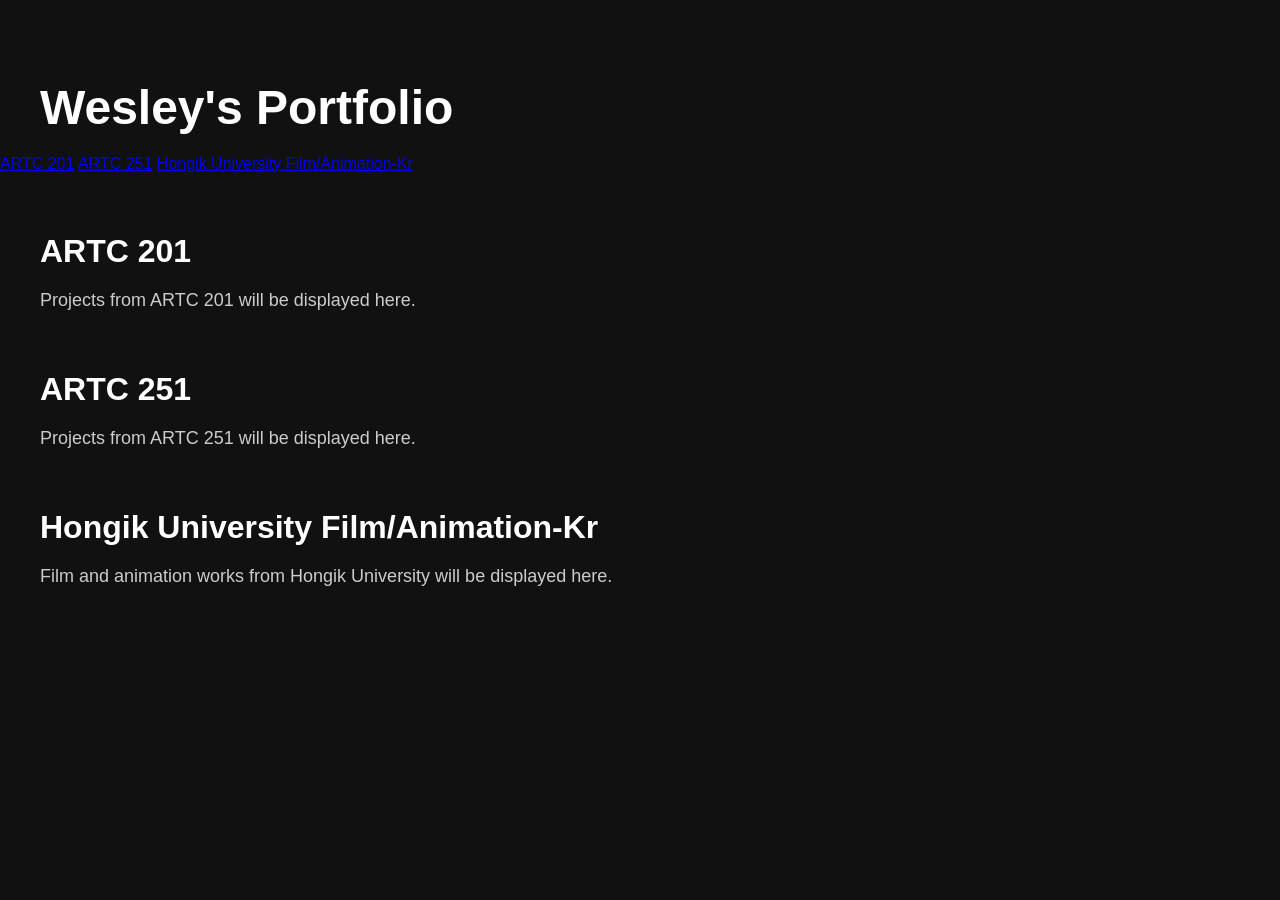
==== index.html @ f4983043 "Update index.html" ====
<!DOCTYPE html>
<html lang="en">
<head>
  <meta charset="UTF-8">
  <meta name="viewport" content="width=device-width, initial-scale=1.0">
  <title>Wesley's Portfolio</title>
  <link rel="stylesheet" href="style.css">
</head>

<body>
  <header class="hero">
    <h1>Wesley's Portfolio</h1>

    <nav class="menu">
      <a href="#artc201">ARTC 201</a>
      <a href="#artc251">ARTC 251</a>
      <a href="#hongik">Hongik University Film/Animation-Kr</a>
    </nav>
  </header>

  <main>
    <section id="artc201" class="section">
      <h2>ARTC 201</h2>
      <p>Projects from ARTC 201 will be displayed here.</p>
    </section>

    <section id="artc251" class="section">
      <h2>ARTC 251</h2>
      <p>Projects from ARTC 251 will be displayed here.</p>
    </section>

    <section id="hongik" class="section">
      <h2>Hongik University Film/Animation-Kr</h2>
      <p>Film and animation works from Hongik University will be displayed here.</p>
    </section>
  </main>

  <script src="script.js"></script>
</body>
</html>
---- style.css ----
body {
  margin: 0;
  font-family: Arial, sans-serif;
  background-color: #111111;
  color: #ffffff;
}

h1 {
  font-size: 48px;
  margin: 80px 40px 20px;
}

p {
  font-size: 18px;
  margin: 0 40px 40px;
  color: #cccccc;
}

h2 {
  font-size: 32px;
  margin: 60px 40px 20px;
}
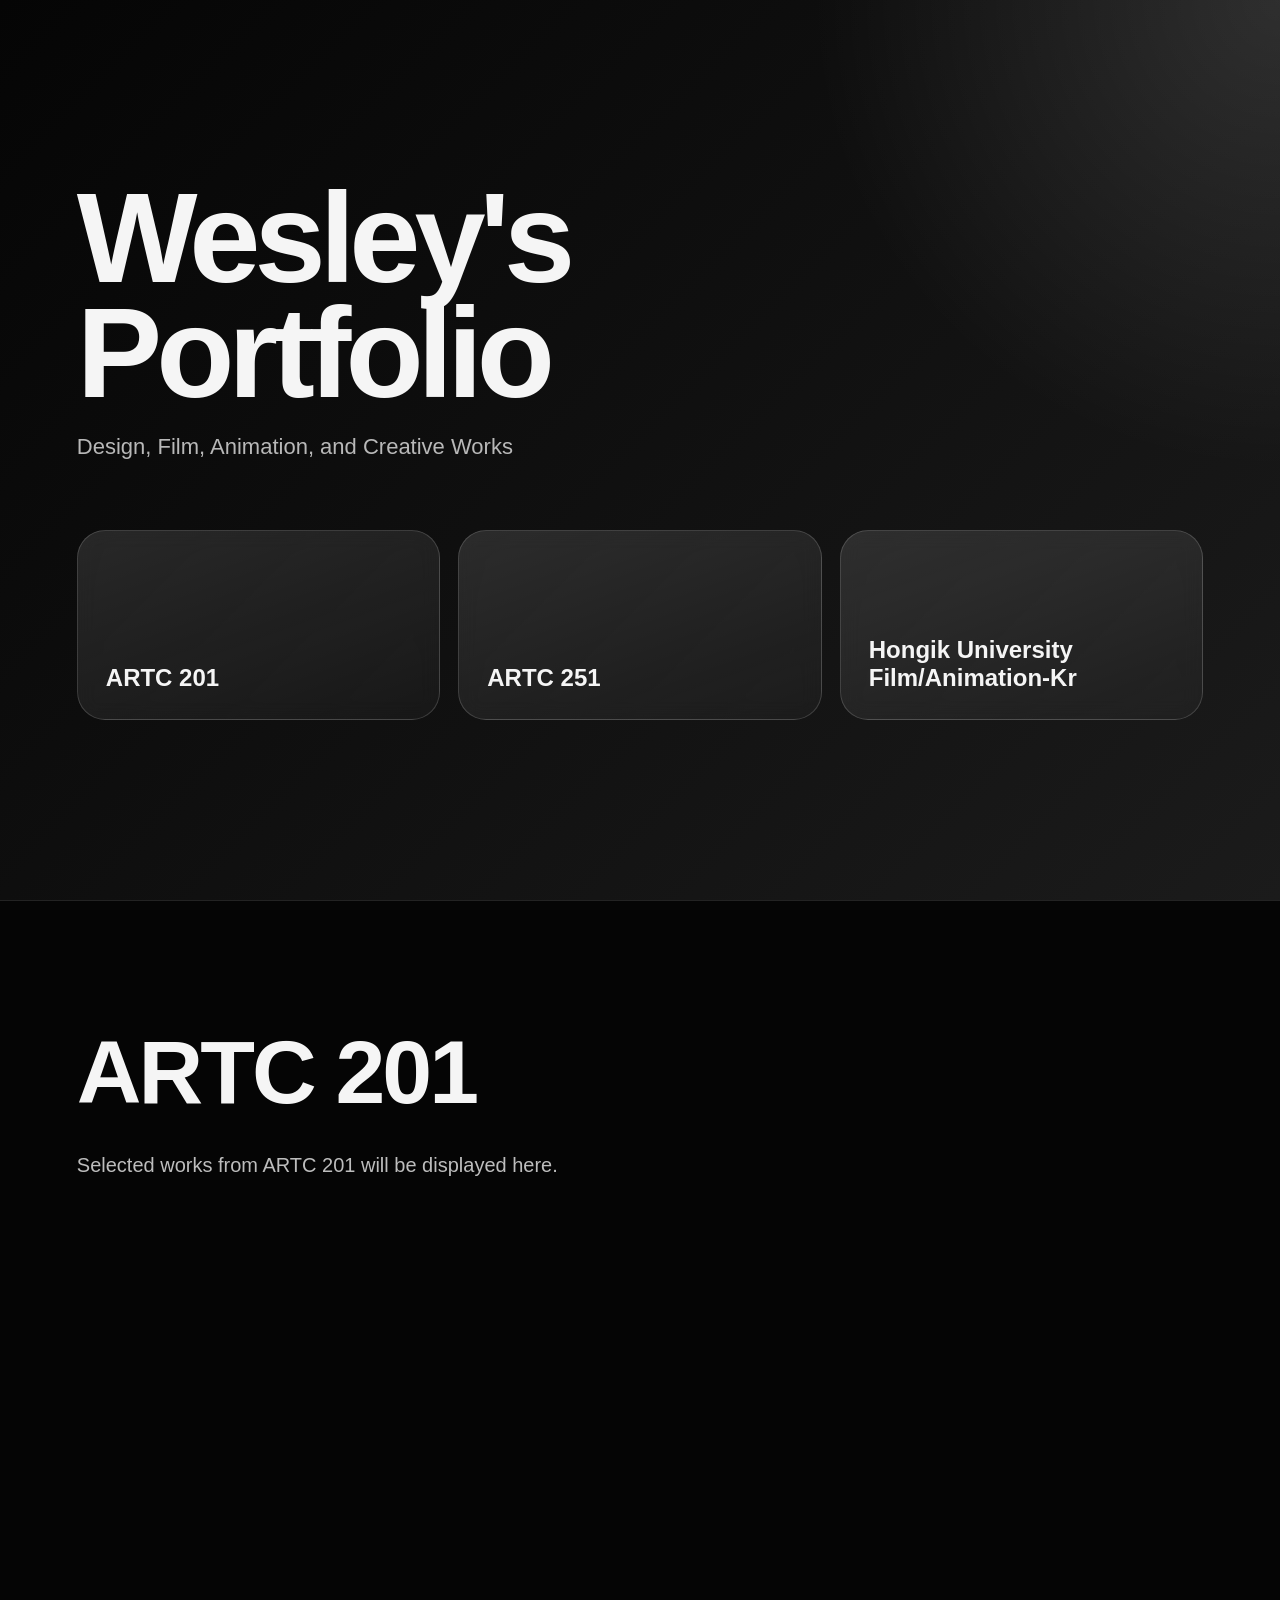
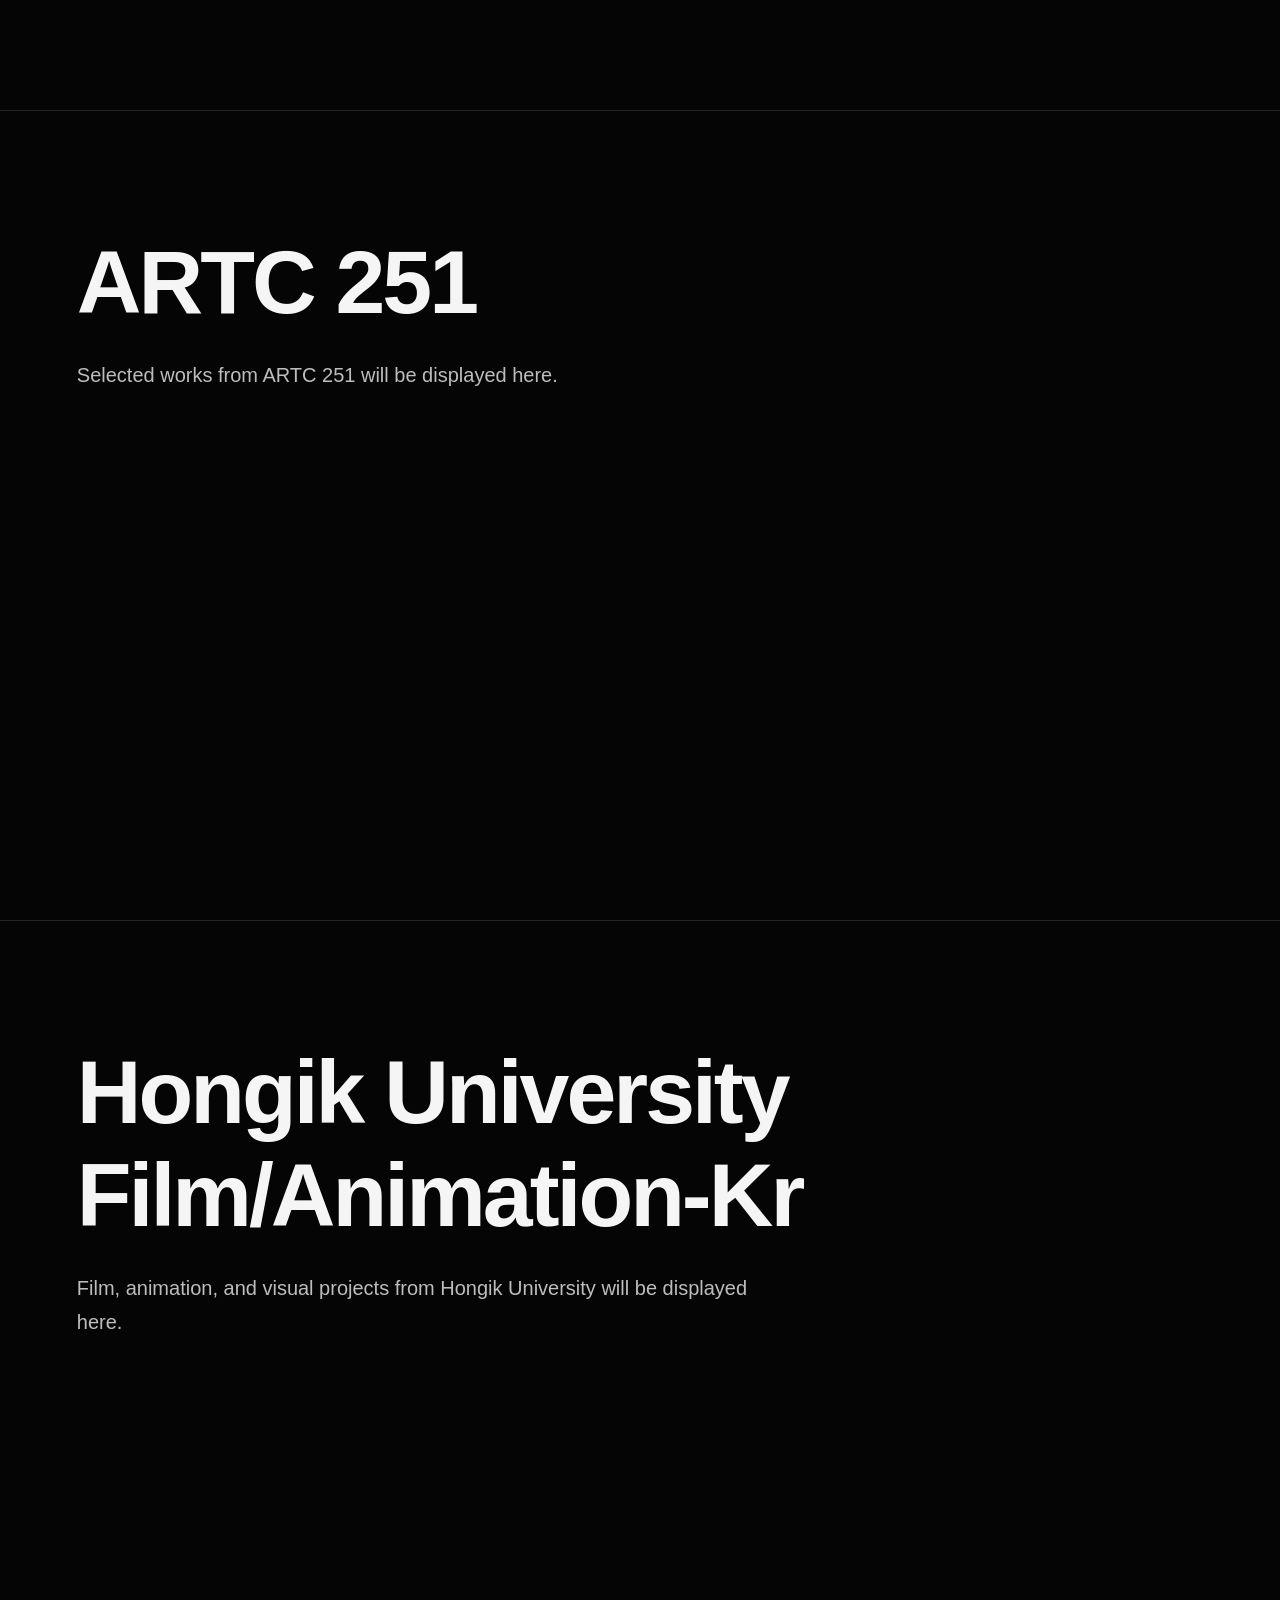
==== commit 01464f4f: "Update index.html" ====
--- a/index.html
+++ b/index.html
@@ -8,30 +8,31 @@
 </head>
 
 <body>
-  <header class="hero">
+  <header class="main-hero">
     <h1>Wesley's Portfolio</h1>
+    <p class="subtitle">Design, Film, Animation, and Creative Works</p>
 
-    <nav class="menu">
+    <nav class="portfolio-menu">
       <a href="#artc201">ARTC 201</a>
       <a href="#artc251">ARTC 251</a>
-      <a href="#hongik">Hongik University Film/Animation-Kr</a>
+      <a href="#hongik">Hongik University<br>Film/Animation-Kr</a>
     </nav>
   </header>
 
   <main>
-    <section id="artc201" class="section">
+    <section id="artc201" class="portfolio-section">
       <h2>ARTC 201</h2>
-      <p>Projects from ARTC 201 will be displayed here.</p>
+      <p>Selected works from ARTC 201 will be displayed here.</p>
     </section>
 
-    <section id="artc251" class="section">
+    <section id="artc251" class="portfolio-section">
       <h2>ARTC 251</h2>
-      <p>Projects from ARTC 251 will be displayed here.</p>
+      <p>Selected works from ARTC 251 will be displayed here.</p>
     </section>
 
-    <section id="hongik" class="section">
+    <section id="hongik" class="portfolio-section">
       <h2>Hongik University Film/Animation-Kr</h2>
-      <p>Film and animation works from Hongik University will be displayed here.</p>
+      <p>Film, animation, and visual projects from Hongik University will be displayed here.</p>
     </section>
   </main>
 
--- a/style.css
+++ b/style.css
@@ -1,22 +1,115 @@
+* {
+  box-sizing: border-box;
+}
+
+html {
+  scroll-behavior: smooth;
+}
+
 body {
   margin: 0;
-  font-family: Arial, sans-serif;
-  background-color: #111111;
-  color: #ffffff;
+  font-family: Helvetica, Arial, sans-serif;
+  background: #050505;
+  color: #f5f5f5;
 }
 
-h1 {
-  font-size: 48px;
-  margin: 80px 40px 20px;
+.main-hero {
+  min-height: 100vh;
+  padding: 80px 6vw;
+  display: flex;
+  flex-direction: column;
+  justify-content: center;
+  align-items: flex-start;
+  background:
+    radial-gradient(circle at top right, rgba(255,255,255,0.12), transparent 30%),
+    linear-gradient(135deg, #050505 0%, #111111 55%, #1b1b1b 100%);
 }
 
-p {
-  font-size: 18px;
-  margin: 0 40px 40px;
-  color: #cccccc;
+.main-hero h1 {
+  margin: 0;
+  max-width: 900px;
+  font-size: clamp(56px, 10vw, 130px);
+  line-height: 0.9;
+  letter-spacing: -6px;
+  font-weight: 800;
 }
 
-h2 {
-  font-size: 32px;
-  margin: 60px 40px 20px;
+.subtitle {
+  margin-top: 24px;
+  margin-bottom: 70px;
+  font-size: clamp(16px, 2vw, 22px);
+  color: #b8b8b8;
 }
+
+.portfolio-menu {
+  width: 100%;
+  display: grid;
+  grid-template-columns: repeat(3, 1fr);
+  gap: 18px;
+}
+
+.portfolio-menu a {
+  min-height: 190px;
+  padding: 28px;
+  border: 1px solid rgba(255,255,255,0.16);
+  border-radius: 28px;
+  color: #f5f5f5;
+  text-decoration: none;
+  font-size: 24px;
+  font-weight: 700;
+  line-height: 1.15;
+  display: flex;
+  align-items: flex-end;
+  background:
+    linear-gradient(160deg, rgba(255,255,255,0.12), rgba(255,255,255,0.03));
+  backdrop-filter: blur(10px);
+  transition: 0.3s ease;
+}
+
+.portfolio-menu a:hover {
+  transform: translateY(-10px);
+  border-color: rgba(255,255,255,0.5);
+  background: #f5f5f5;
+  color: #050505;
+}
+
+.portfolio-section {
+  min-height: 90vh;
+  padding: 120px 6vw;
+  border-top: 1px solid rgba(255,255,255,0.12);
+  background: #050505;
+}
+
+.portfolio-section h2 {
+  margin: 0 0 24px;
+  font-size: clamp(42px, 7vw, 90px);
+  letter-spacing: -3px;
+}
+
+.portfolio-section p {
+  max-width: 680px;
+  font-size: 20px;
+  line-height: 1.7;
+  color: #bdbdbd;
+}
+
+@media (max-width: 850px) {
+  .main-hero {
+    align-items: center;
+    text-align: center;
+  }
+
+  .main-hero h1 {
+    letter-spacing: -3px;
+  }
+
+  .portfolio-menu {
+    grid-template-columns: 1fr;
+  }
+
+  .portfolio-menu a {
+    min-height: 130px;
+    align-items: center;
+    justify-content: center;
+  }
+}
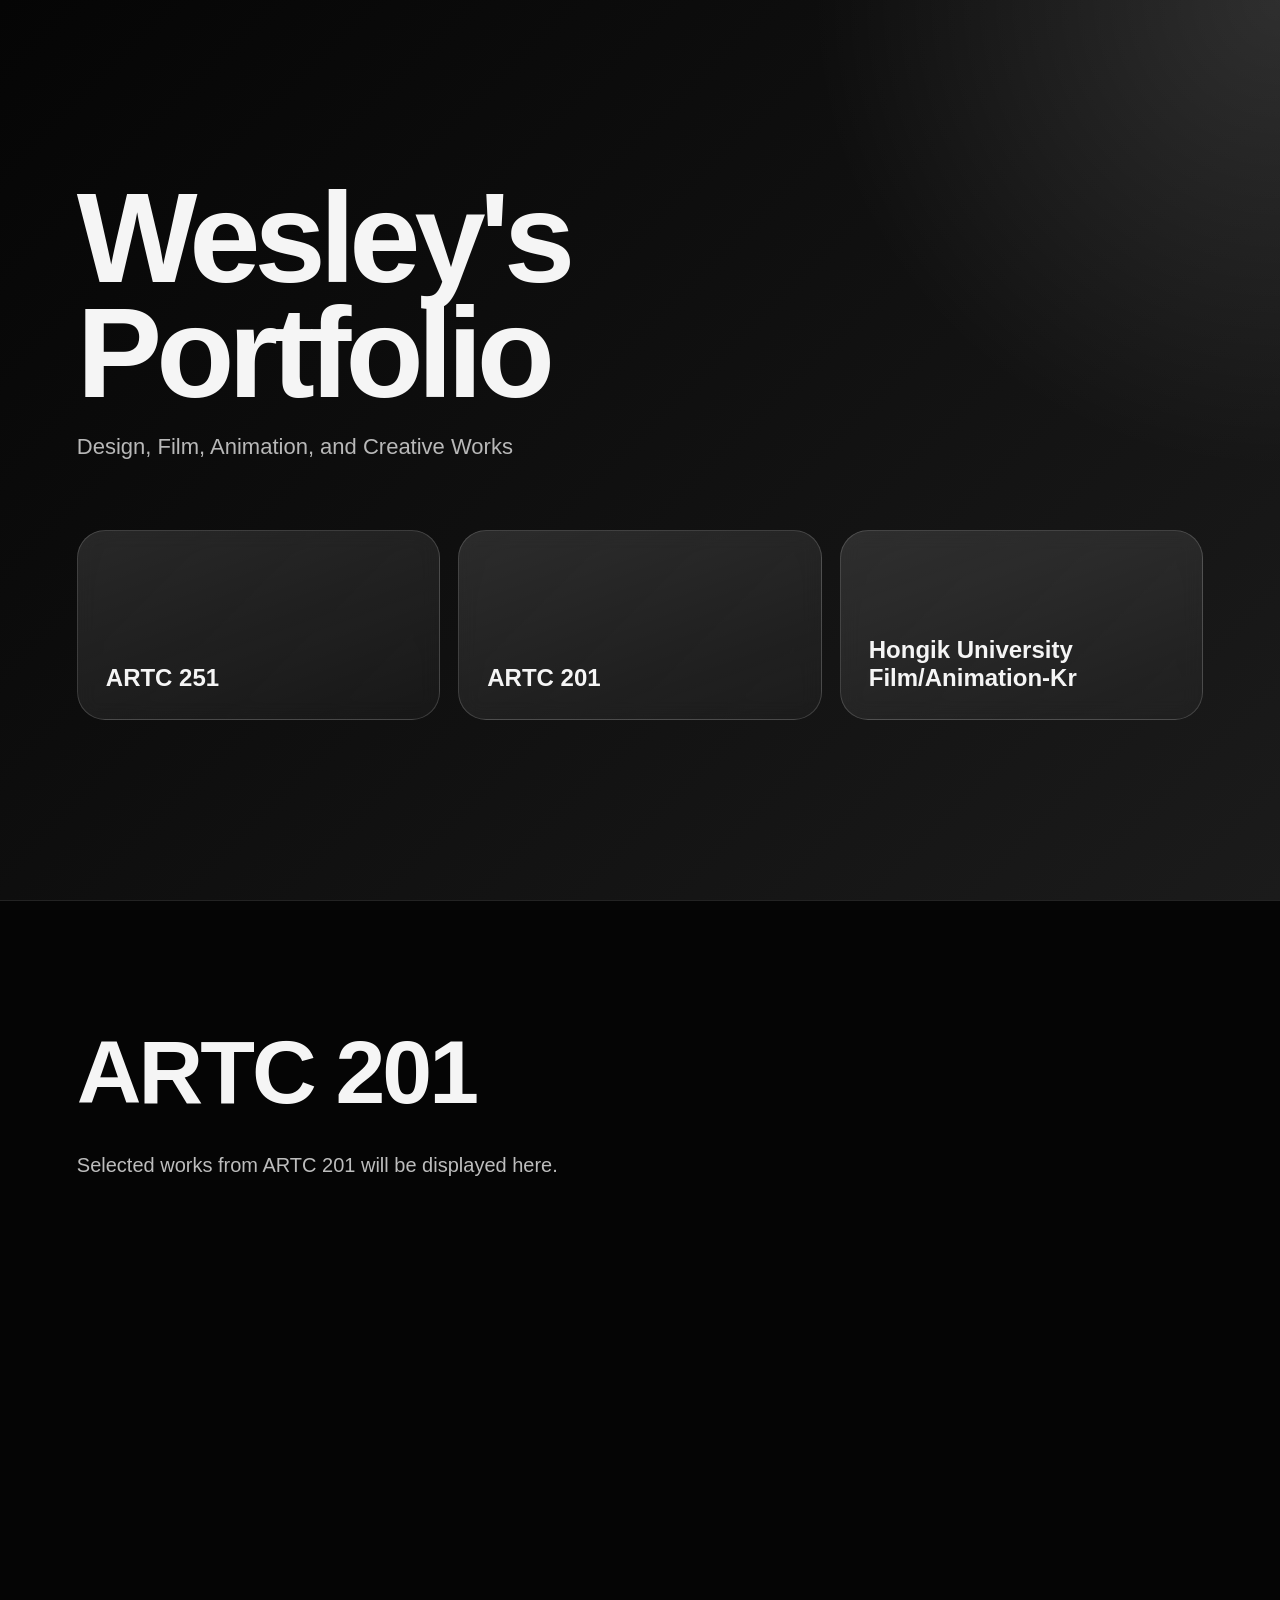
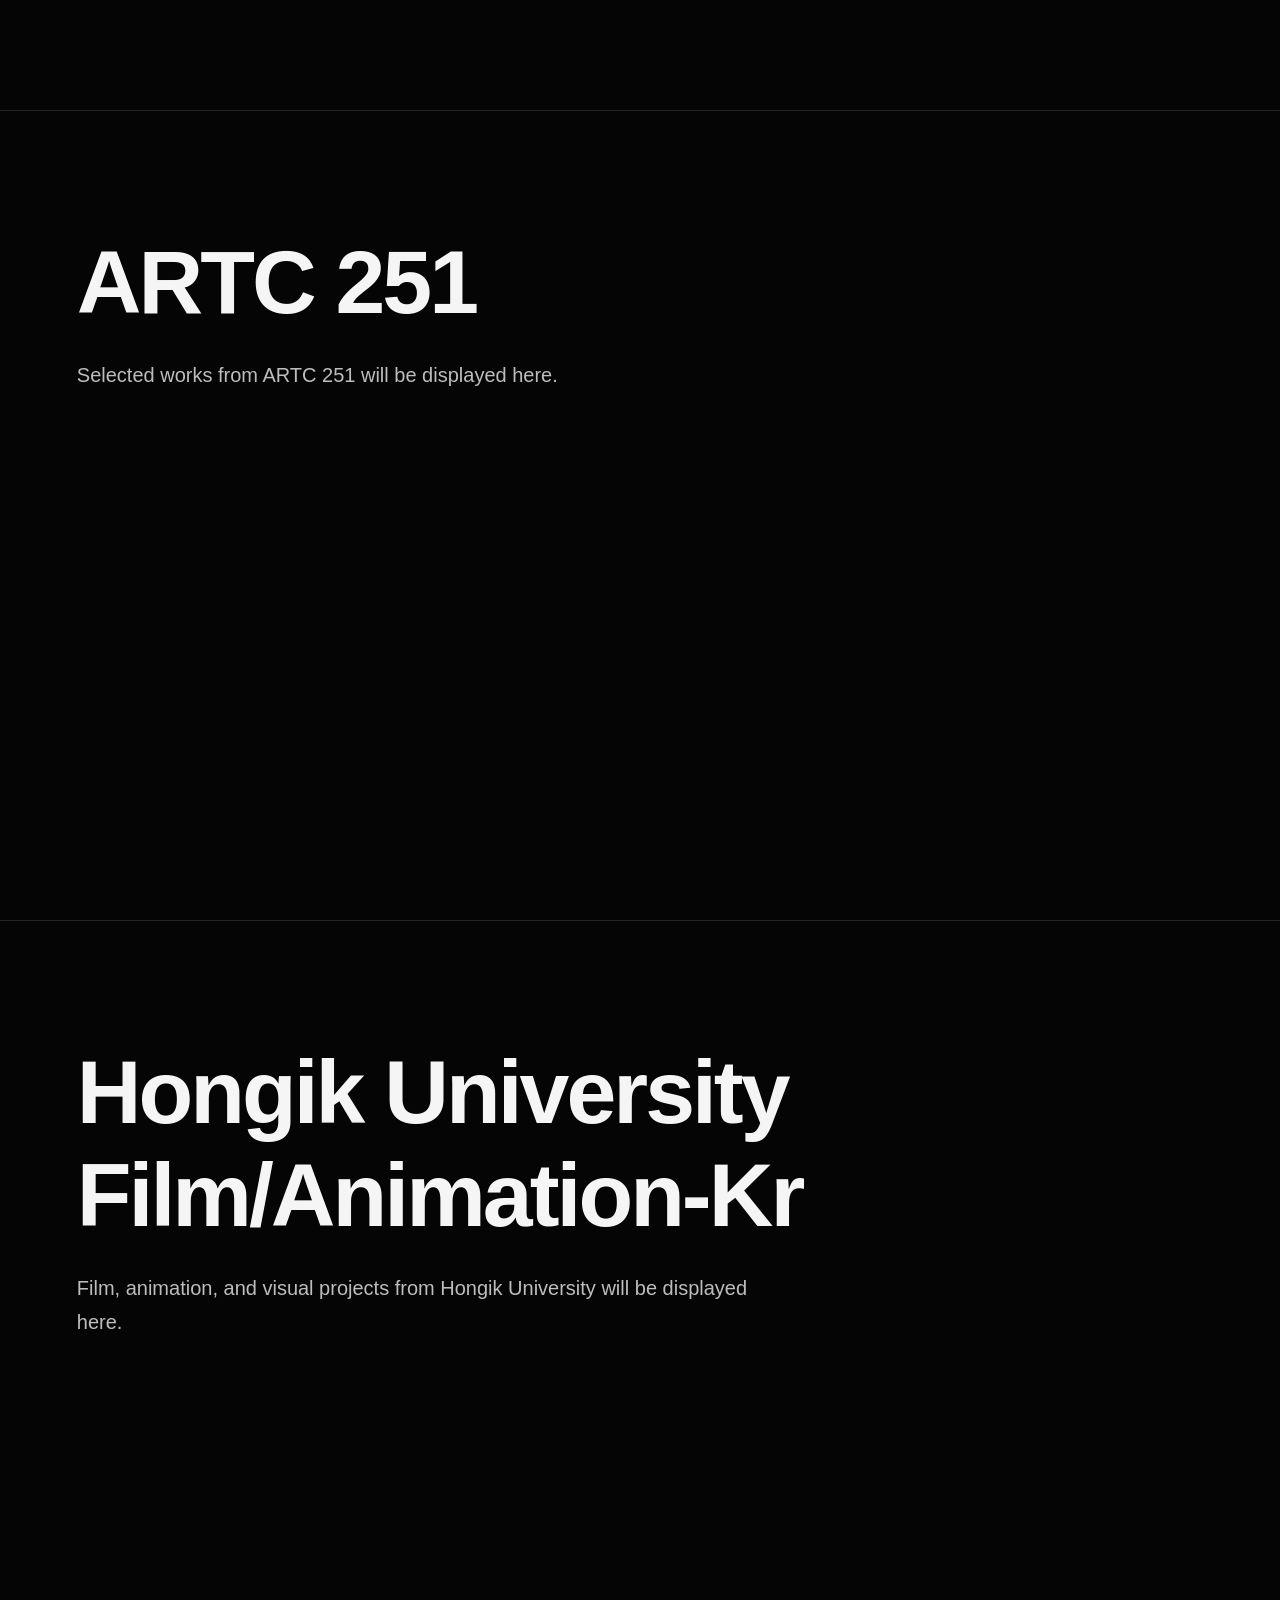
==== commit c99fb13a: "Update index.html" ====
--- a/index.html
+++ b/index.html
@@ -13,9 +13,9 @@
     <p class="subtitle">Design, Film, Animation, and Creative Works</p>
 
     <nav class="portfolio-menu">
-      <a href="#artc201">ARTC 201</a>
-      <a href="#artc251">ARTC 251</a>
-      <a href="#hongik">Hongik University<br>Film/Animation-Kr</a>
+      <a href="portfolio.html?section=artc251">ARTC 251</a>
+      <a href="portfolio.html?section=artc201">ARTC 201</a>
+      <a href="portfolio.html?section=hongik">Hongik University<br>Film/Animation-Kr</a>
     </nav>
   </header>
 
--- a/style.css
+++ b/style.css
@@ -113,3 +113,109 @@
     justify-content: center;
   }
 }
+
+/* Portfolio sub page */
+
+.portfolio-page {
+  min-height: 100vh;
+  padding: 50px 6vw 120px;
+  background: #050505;
+  color: #f5f5f5;
+}
+
+.back-link {
+  display: inline-block;
+  margin-bottom: 40px;
+  color: #bdbdbd;
+  text-decoration: none;
+  font-size: 16px;
+}
+
+.back-link:hover {
+  color: #ffffff;
+}
+
+.sub-menu {
+  display: flex;
+  gap: 14px;
+  flex-wrap: wrap;
+  margin-bottom: 70px;
+}
+
+.sub-menu button {
+  padding: 14px 22px;
+  border: 1px solid rgba(255,255,255,0.18);
+  border-radius: 999px;
+  background: transparent;
+  color: #f5f5f5;
+  font-size: 15px;
+  cursor: pointer;
+  transition: 0.25s ease;
+}
+
+.sub-menu button:hover {
+  background: #f5f5f5;
+  color: #050505;
+}
+
+.work-section {
+  display: none;
+}
+
+.work-section.active {
+  display: block;
+}
+
+.work-section h1 {
+  margin: 0 0 18px;
+  font-size: clamp(44px, 8vw, 96px);
+  letter-spacing: -4px;
+  line-height: 0.95;
+}
+
+.work-section > p {
+  max-width: 680px;
+  margin-bottom: 50px;
+  font-size: 19px;
+  line-height: 1.7;
+  color: #bdbdbd;
+}
+
+.work-grid {
+  display: grid;
+  grid-template-columns: repeat(2, 1fr);
+  gap: 20px;
+}
+
+.work-card {
+  min-height: 220px;
+  padding: 28px;
+  border: 1px solid rgba(255,255,255,0.14);
+  border-radius: 26px;
+  background: linear-gradient(160deg, rgba(255,255,255,0.1), rgba(255,255,255,0.03));
+}
+
+.work-card h2 {
+  margin: 0 0 12px;
+  font-size: 26px;
+}
+
+.work-card p {
+  margin: 0;
+  color: #bdbdbd;
+  line-height: 1.6;
+}
+
+@media (max-width: 850px) {
+  .portfolio-page {
+    padding: 36px 6vw 90px;
+  }
+
+  .work-grid {
+    grid-template-columns: 1fr;
+  }
+
+  .work-section h1 {
+    letter-spacing: -2px;
+  }
+}
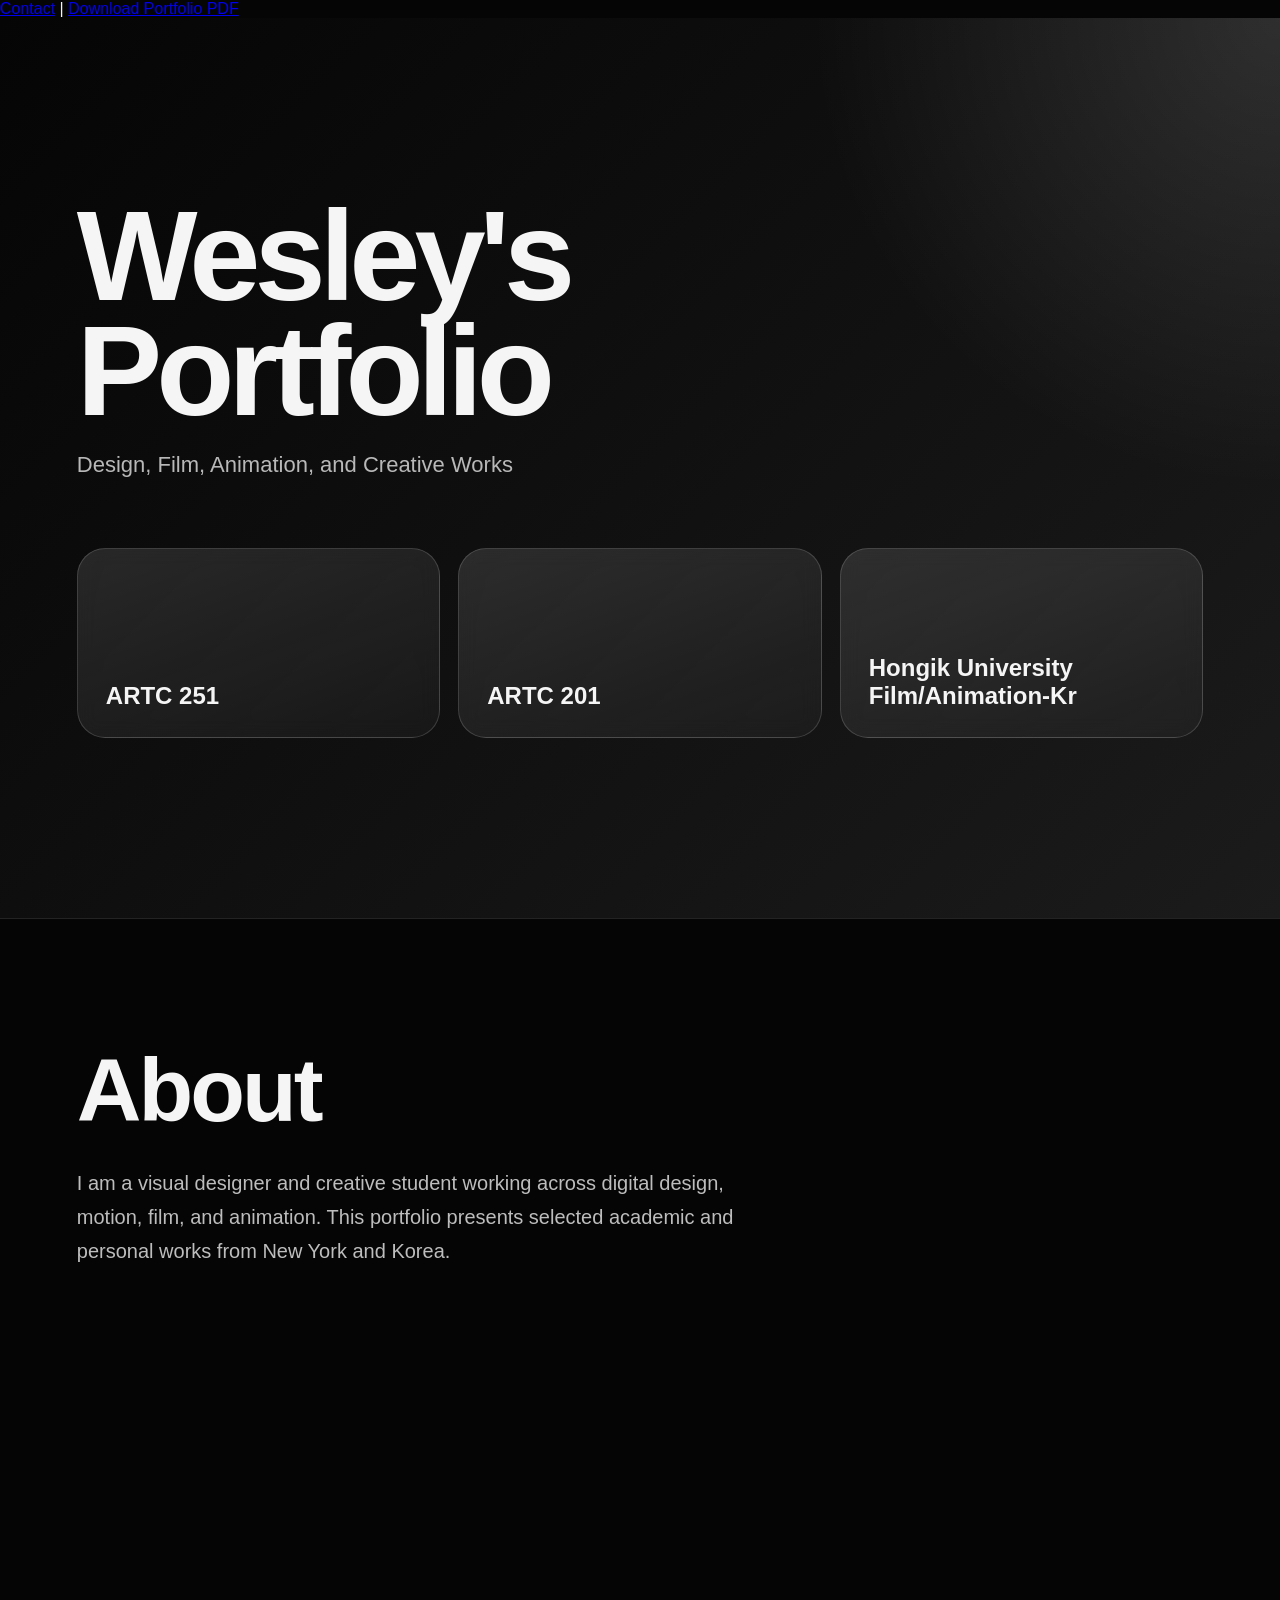
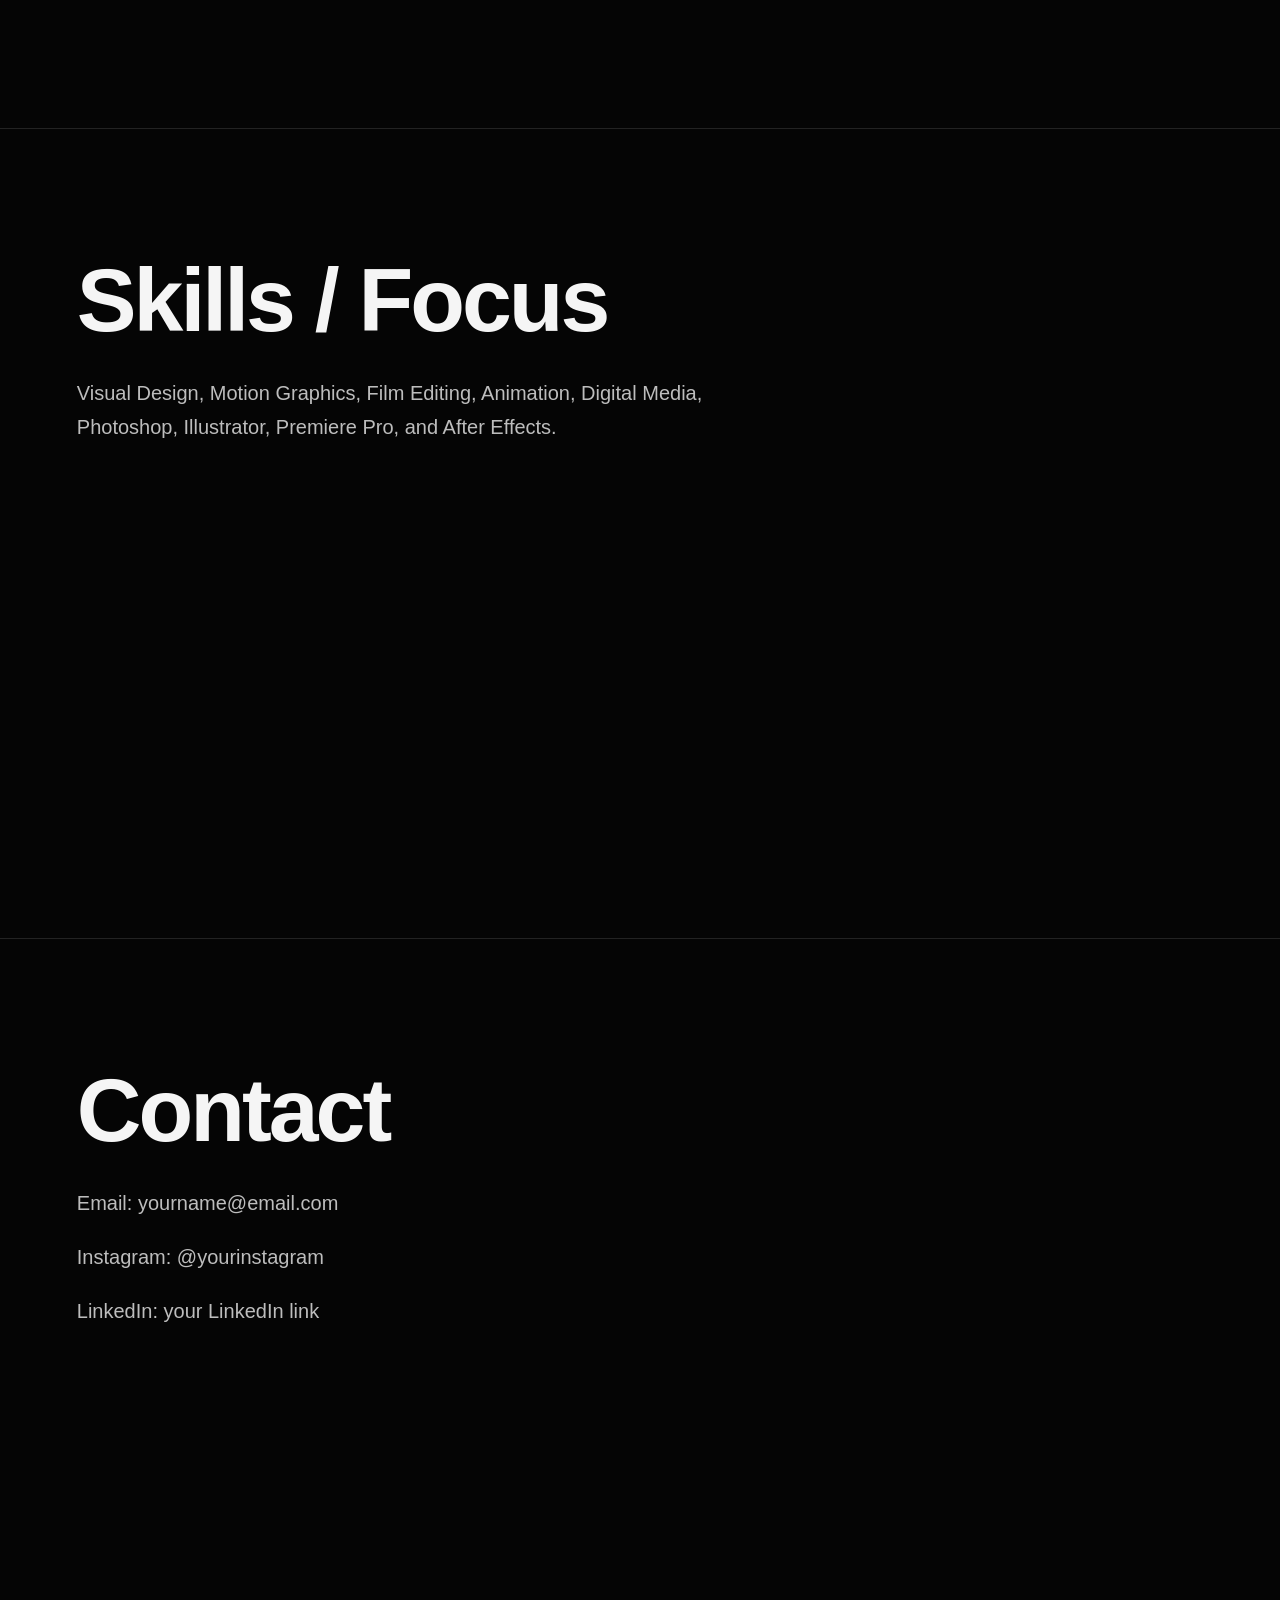
==== commit c0ecd144: "Update index.html" ====
--- a/index.html
+++ b/index.html
@@ -8,6 +8,12 @@
 </head>
 
 <body>
+  <nav class="top-nav">
+    <a href="#contact">Contact</a>
+    <span>|</span>
+    <a href="portfolio.pdf" download>Download Portfolio PDF</a>
+  </nav>
+
   <header class="main-hero">
     <h1>Wesley's Portfolio</h1>
     <p class="subtitle">Design, Film, Animation, and Creative Works</p>
@@ -20,19 +26,28 @@
   </header>
 
   <main>
-    <section id="artc201" class="portfolio-section">
-      <h2>ARTC 201</h2>
-      <p>Selected works from ARTC 201 will be displayed here.</p>
+    <section id="about" class="portfolio-section">
+      <h2>About</h2>
+      <p>
+        I am a visual designer and creative student working across digital design,
+        motion, film, and animation. This portfolio presents selected academic and
+        personal works from New York and Korea.
+      </p>
     </section>
 
-    <section id="artc251" class="portfolio-section">
-      <h2>ARTC 251</h2>
-      <p>Selected works from ARTC 251 will be displayed here.</p>
+    <section id="skills" class="portfolio-section">
+      <h2>Skills / Focus</h2>
+      <p>
+        Visual Design, Motion Graphics, Film Editing, Animation, Digital Media,
+        Photoshop, Illustrator, Premiere Pro, and After Effects.
+      </p>
     </section>
 
-    <section id="hongik" class="portfolio-section">
-      <h2>Hongik University Film/Animation-Kr</h2>
-      <p>Film, animation, and visual projects from Hongik University will be displayed here.</p>
+    <section id="contact" class="portfolio-section">
+      <h2>Contact</h2>
+      <p>Email: yourname@email.com</p>
+      <p>Instagram: @yourinstagram</p>
+      <p>LinkedIn: your LinkedIn link</p>
     </section>
   </main>
 
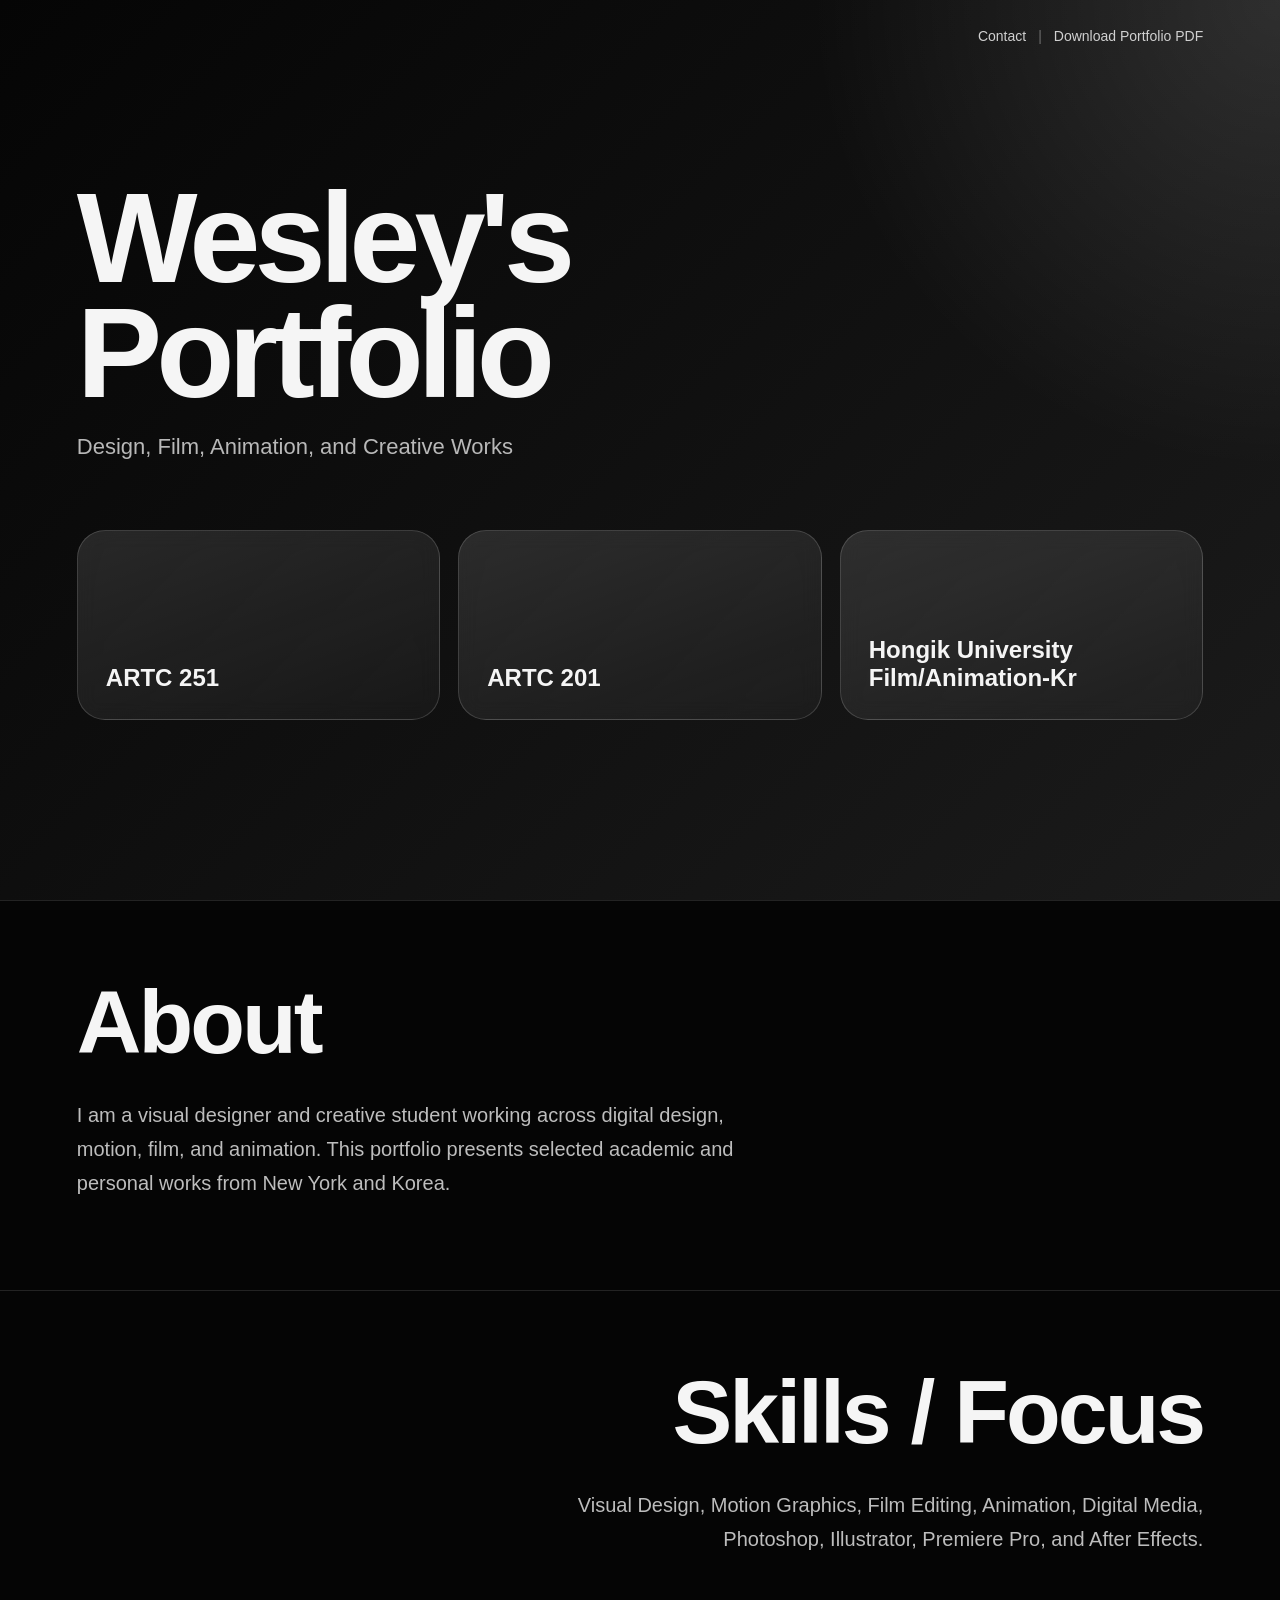
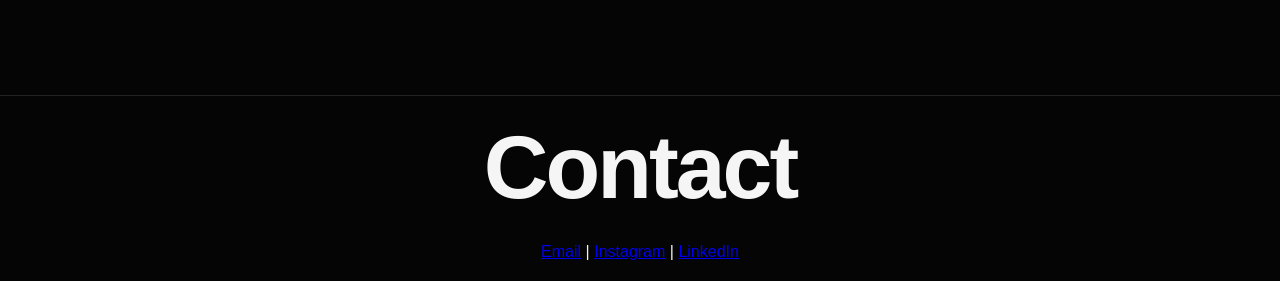
==== commit 99676bc9: "Update index.html" ====
--- a/index.html
+++ b/index.html
@@ -44,11 +44,18 @@
     </section>
 
     <section id="contact" class="portfolio-section">
-      <h2>Contact</h2>
-      <p>Email: yourname@email.com</p>
-      <p>Instagram: @yourinstagram</p>
-      <p>LinkedIn: your LinkedIn link</p>
+        <h2>Contact</h2>
+
+          <div class="contact-links">
+              <a href="mailto:yourname@email.com">Email</a>
+          <span>|</span>
+            <a href="https://www.instagram.com/yourinstagram" target="_blank">Instagram</a>
+          <span>|</span>
+            <a href="https://www.linkedin.com/in/yourlinkedin" target="_blank">LinkedIn</a>
+          </div>
     </section>
+
+    
   </main>
 
   <script src="script.js"></script>
--- a/style.css
+++ b/style.css
@@ -12,6 +12,35 @@
   background: #050505;
   color: #f5f5f5;
 }
+
+/* Top navigation */
+
+.top-nav {
+  position: absolute;
+  top: 28px;
+  right: 6vw;
+  z-index: 100;
+  display: flex;
+  align-items: center;
+  gap: 12px;
+  font-size: 14px;
+}
+
+.top-nav a {
+  color: #d0d0d0;
+  text-decoration: none;
+  transition: 0.25s ease;
+}
+
+.top-nav a:hover {
+  color: #ffffff;
+}
+
+.top-nav span {
+  color: rgba(255,255,255,0.35);
+}
+
+/* Main page */
 
 .main-hero {
   min-height: 100vh;
@@ -74,8 +103,8 @@
 }
 
 .portfolio-section {
-  min-height: 90vh;
-  padding: 120px 6vw;
+  min-height: 25vh;
+  padding: 70px 6vw;
   border-top: 1px solid rgba(255,255,255,0.12);
   background: #050505;
 }
@@ -94,6 +123,15 @@
 }
 
 @media (max-width: 850px) {
+  .top-nav {
+    position: absolute;
+    top: 24px;
+    right: 6vw;
+    left: 6vw;
+    justify-content: center;
+    font-size: 13px;
+  }
+
   .main-hero {
     align-items: center;
     text-align: center;
@@ -219,3 +257,42 @@
     letter-spacing: -2px;
   }
 }
+  /* Contact section */
+
+section#contact.portfolio-section {
+  min-height: auto;
+  padding: 20px 6vw;
+  text-align: center;
+}
+
+section#contact.portfolio-section h2 {
+  text-align: center;
+}
+
+section#contact.portfolio-section p {
+  max-width: none;
+  margin-left: auto;
+  margin-right: auto;
+  text-align: center;
+}
+
+/* Skills section */
+section#skills.portfolio-section {
+  min-height: 45vh;
+  padding: 70px 6vw;
+  text-align: center;
+}
+#skills {
+  text-align: right;
+}
+
+#skills h2 {
+  text-align: right;
+}
+
+#skills p {
+  margin-left: auto;
+  margin-right: 0;
+  text-align: right;
+}
+
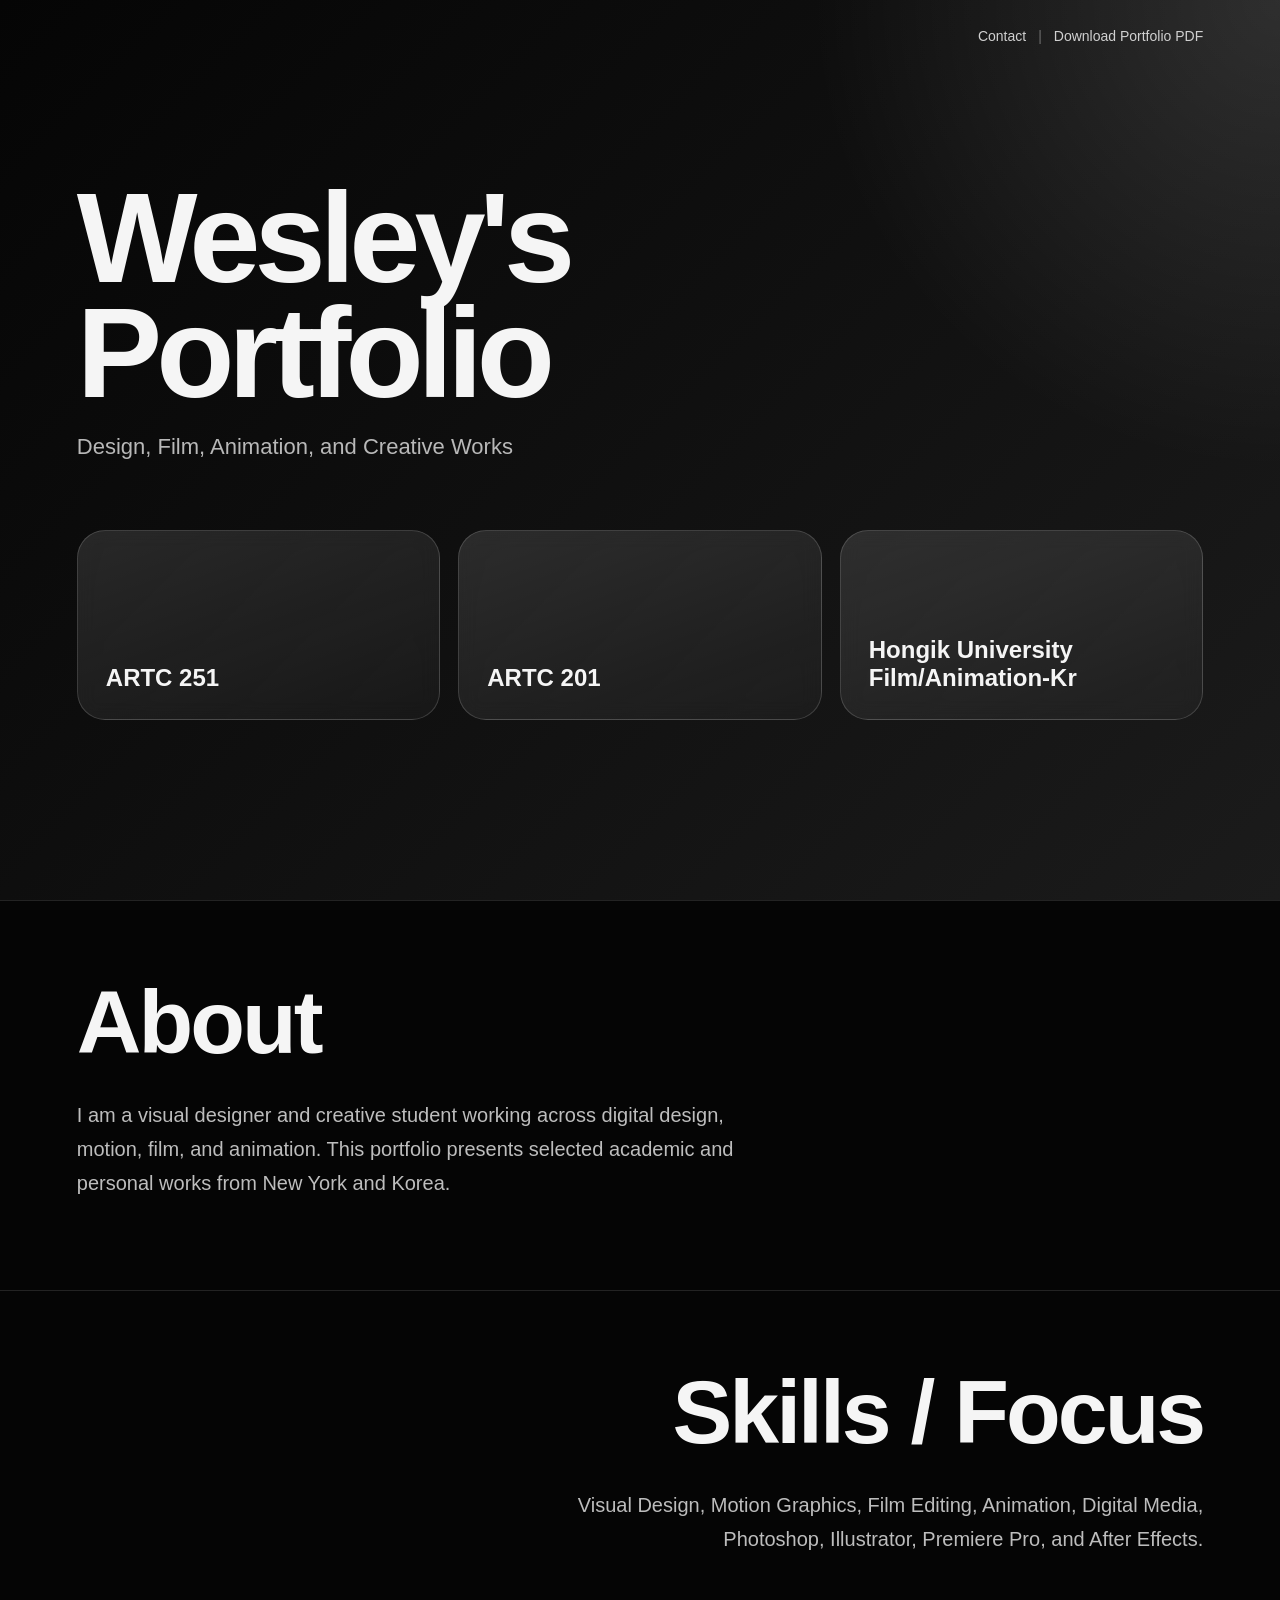
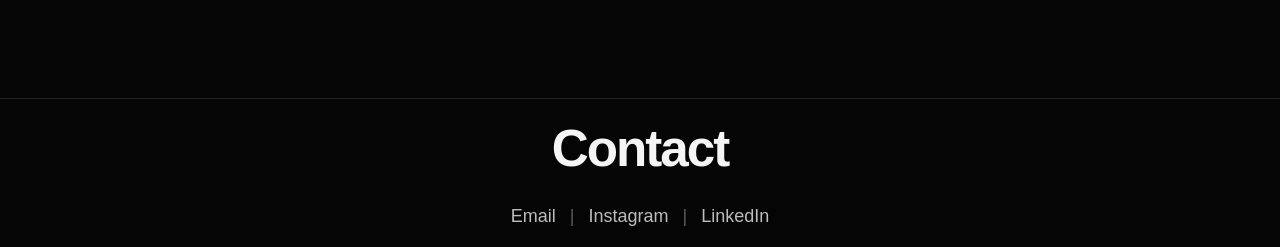
==== commit 33ccf5d7: "Update index.html" ====
--- a/index.html
+++ b/index.html
@@ -47,9 +47,9 @@
         <h2>Contact</h2>
 
           <div class="contact-links">
-              <a href="mailto:yourname@email.com">Email</a>
+              <a href="mailto:wesleyjo8918@icloud.com">Email</a>
           <span>|</span>
-            <a href="https://www.instagram.com/yourinstagram" target="_blank">Instagram</a>
+            <a href="https://www.instagram.com/wes0jo" target="_blank">Instagram</a>
           <span>|</span>
             <a href="https://www.linkedin.com/in/yourlinkedin" target="_blank">LinkedIn</a>
           </div>
--- a/style.css
+++ b/style.css
@@ -156,14 +156,20 @@
 
 .portfolio-page {
   min-height: 100vh;
-  padding: 50px 6vw 120px;
+  padding: 28px 5vw 92px;
   background: #050505;
   color: #f5f5f5;
 }
 
+.portfolio-top-nav {
+  display: flex;
+  justify-content: space-between;
+  align-items: center;
+  margin-bottom: 42px;
+}
+
 .back-link {
   display: inline-block;
-  margin-bottom: 40px;
   color: #bdbdbd;
   text-decoration: none;
   font-size: 16px;
@@ -171,6 +177,27 @@
 
 .back-link:hover {
   color: #ffffff;
+}
+
+.portfolio-right-nav {
+  display: flex;
+  align-items: center;
+  gap: 12px;
+  font-size: 14px;
+}
+
+.portfolio-right-nav a {
+  color: #d0d0d0;
+  text-decoration: none;
+  transition: 0.25s ease;
+}
+
+.portfolio-right-nav a:hover {
+  color: #ffffff;
+}
+
+.portfolio-right-nav span {
+  color: rgba(255,255,255,0.35);
 }
 
 .sub-menu {
@@ -221,32 +248,199 @@
 
 .work-grid {
   display: grid;
-  grid-template-columns: repeat(2, 1fr);
+  grid-template-columns: 1fr;
   gap: 20px;
+  margin-bottom: 20px;
 }
 
 .work-card {
-  min-height: 220px;
-  padding: 28px;
+  position: relative;
+  min-height: 250px;
+  padding: 0;
   border: 1px solid rgba(255,255,255,0.14);
   border-radius: 26px;
   background: linear-gradient(160deg, rgba(255,255,255,0.1), rgba(255,255,255,0.03));
-}
-
-.work-card h2 {
-  margin: 0 0 12px;
-  font-size: 26px;
-}
-
-.work-card p {
+  overflow: hidden;
+  cursor: pointer;
+  transition: 0.35s ease;
+}
+
+.work-card:hover {
+  border-color: rgba(255,255,255,0.35);
+  transform: translateY(-3px);
+}
+
+.card-summary {
+  position: relative;
+  min-height: 250px;
+  display: flex;
+  align-items: center;
+  padding: 34px;
+  z-index: 2;
+}
+
+.card-text {
+  position: relative;
+  z-index: 3;
+  width: 42%;
+}
+
+.card-text h2 {
+  margin: 0 0 16px;
+  font-size: clamp(32px, 4vw, 56px);
+  letter-spacing: -2px;
+}
+
+.card-text p {
   margin: 0;
-  color: #bdbdbd;
+  max-width: 620px;
+  color: #bdbdbd;
+  font-size: 18px;
   line-height: 1.6;
+}
+
+.card-cover {
+  position: absolute;
+  top: 0;
+  right: 0;
+  width: 62%;
+  height: 100%;
+  overflow: hidden;
+  background: rgba(255,255,255,0.06);
+  clip-path: polygon(12% 0, 100% 0, 100% 100%, 0 100%);
+  z-index: 1;
+}
+
+.card-cover::before {
+  content: "";
+  position: absolute;
+  inset: 0;
+  background: linear-gradient(90deg, rgba(5,5,5,0.85), rgba(5,5,5,0.25), rgba(5,5,5,0.05));
+  z-index: 2;
+}
+
+.card-cover img {
+  width: 100%;
+  height: 100%;
+  object-fit: cover;
+  display: block;
+  opacity: 0.9;
+  transition: 0.4s ease;
+}
+
+.work-card:hover .card-cover img {
+  transform: scale(1.04);
+  opacity: 1;
+}
+
+.card-detail {
+  max-height: 0;
+  opacity: 0;
+  overflow: hidden;
+  padding: 0 34px;
+  transition: max-height 0.5s ease, opacity 0.35s ease, padding 0.35s ease;
+  position: relative;
+  z-index: 3;
+}
+
+.work-card.open .card-detail {
+  max-height: 5000px;
+  opacity: 1;
+  padding: 0 34px 34px;
+}
+
+.card-detail p {
+  margin: 0 0 24px;
+  color: #bdbdbd;
+  font-size: 17px;
+  line-height: 1.7;
+}
+
+.detail-text h3 {
+  margin: 0 0 14px;
+  font-size: 28px;
+  letter-spacing: -1px;
+}
+
+.detail-text p {
+  max-width: 820px;
+}
+
+.detail-meta {
+  display: flex;
+  flex-wrap: wrap;
+  gap: 10px;
+  margin-bottom: 28px;
+}
+
+.detail-meta span {
+  padding: 8px 14px;
+  border: 1px solid rgba(255,255,255,0.16);
+  border-radius: 999px;
+  color: #bdbdbd;
+  font-size: 14px;
+}
+
+.detail-gallery {
+  column-count: 3;
+  column-gap: 14px;
+  margin-bottom: 28px;
+}
+
+.detail-gallery img {
+  width: 100%;
+  height: auto;
+  object-fit: contain;
+  display: block;
+  break-inside: avoid;
+  margin-bottom: 14px;
+  border-radius: 16px;
+  background: rgba(255,255,255,0.06);
+}
+
+.detail-videos {
+  display: grid;
+  grid-template-columns: repeat(2, minmax(0, 1fr));
+  gap: 18px;
+  align-items: start;
+}
+
+.detail-videos video {
+  width: 100%;
+  max-width: 100%;
+  height: auto;
+  display: block;
+  border-radius: 18px;
+  background: rgba(255,255,255,0.06);
+}
+
+.detail-media {
+  width: 100%;
+  border-radius: 20px;
+  overflow: hidden;
+  background: rgba(255,255,255,0.06);
+}
+
+.detail-media img {
+  width: 100%;
+  display: block;
 }
 
 @media (max-width: 850px) {
   .portfolio-page {
-    padding: 36px 6vw 90px;
+    padding: 30px 6vw 90px;
+  }
+
+  .portfolio-top-nav {
+    flex-direction: column;
+    gap: 18px;
+    margin-bottom: 36px;
+  }
+
+  .portfolio-right-nav {
+    justify-content: center;
+    flex-wrap: wrap;
+    font-size: 13px;
   }
 
   .work-grid {
@@ -256,8 +450,59 @@
   .work-section h1 {
     letter-spacing: -2px;
   }
-}
-  /* Contact section */
+
+  .card-summary {
+    min-height: auto;
+    flex-direction: column;
+    align-items: flex-start;
+    padding: 24px;
+  }
+
+  .card-text {
+    width: 100%;
+  }
+
+  .card-text h2 {
+    font-size: 34px;
+  }
+
+  .card-cover {
+    position: relative;
+    width: 100%;
+    height: auto;
+    aspect-ratio: 16 / 9;
+    margin-top: 24px;
+    border-radius: 20px;
+    clip-path: none;
+  }
+
+  .card-cover::before {
+    background: linear-gradient(180deg, rgba(5,5,5,0.1), rgba(5,5,5,0.35));
+  }
+
+  .card-detail {
+    padding: 0 24px;
+  }
+
+  .work-card.open .card-detail {
+    max-height: 5000px;
+    padding: 0 24px 24px;
+  }
+
+  .detail-gallery {
+    column-count: 1;
+  }
+
+  .detail-meta {
+    gap: 8px;
+  }
+
+  .detail-meta span {
+    font-size: 13px;
+  }
+}
+
+/* Contact section */
 
 section#contact.portfolio-section {
   min-height: auto;
@@ -267,6 +512,9 @@
 
 section#contact.portfolio-section h2 {
   text-align: center;
+  font-size: clamp(32px, 4vw, 52px);
+  letter-spacing: -2px;
+  margin-bottom: 28px;
 }
 
 section#contact.portfolio-section p {
@@ -276,23 +524,46 @@
   text-align: center;
 }
 
+.contact-links {
+  display: flex;
+  justify-content: center;
+  align-items: center;
+  gap: 14px;
+  flex-wrap: wrap;
+  font-size: 18px;
+}
+
+.contact-links a {
+  color: #bdbdbd;
+  text-decoration: none;
+  transition: 0.25s ease;
+}
+
+.contact-links a:hover {
+  color: #ffffff;
+}
+
+.contact-links span {
+  color: rgba(255,255,255,0.35);
+}
+
 /* Skills section */
+
 section#skills.portfolio-section {
   min-height: 45vh;
-  padding: 70px 6vw;
-  text-align: center;
-}
-#skills {
+  padding-top: 70px;
+  padding-right: 6vw;
+  padding-bottom: 122px;
+  padding-left: 6vw;
   text-align: right;
 }
 
-#skills h2 {
+section#skills.portfolio-section h2 {
   text-align: right;
 }
 
-#skills p {
+section#skills.portfolio-section p {
   margin-left: auto;
   margin-right: 0;
   text-align: right;
 }
-
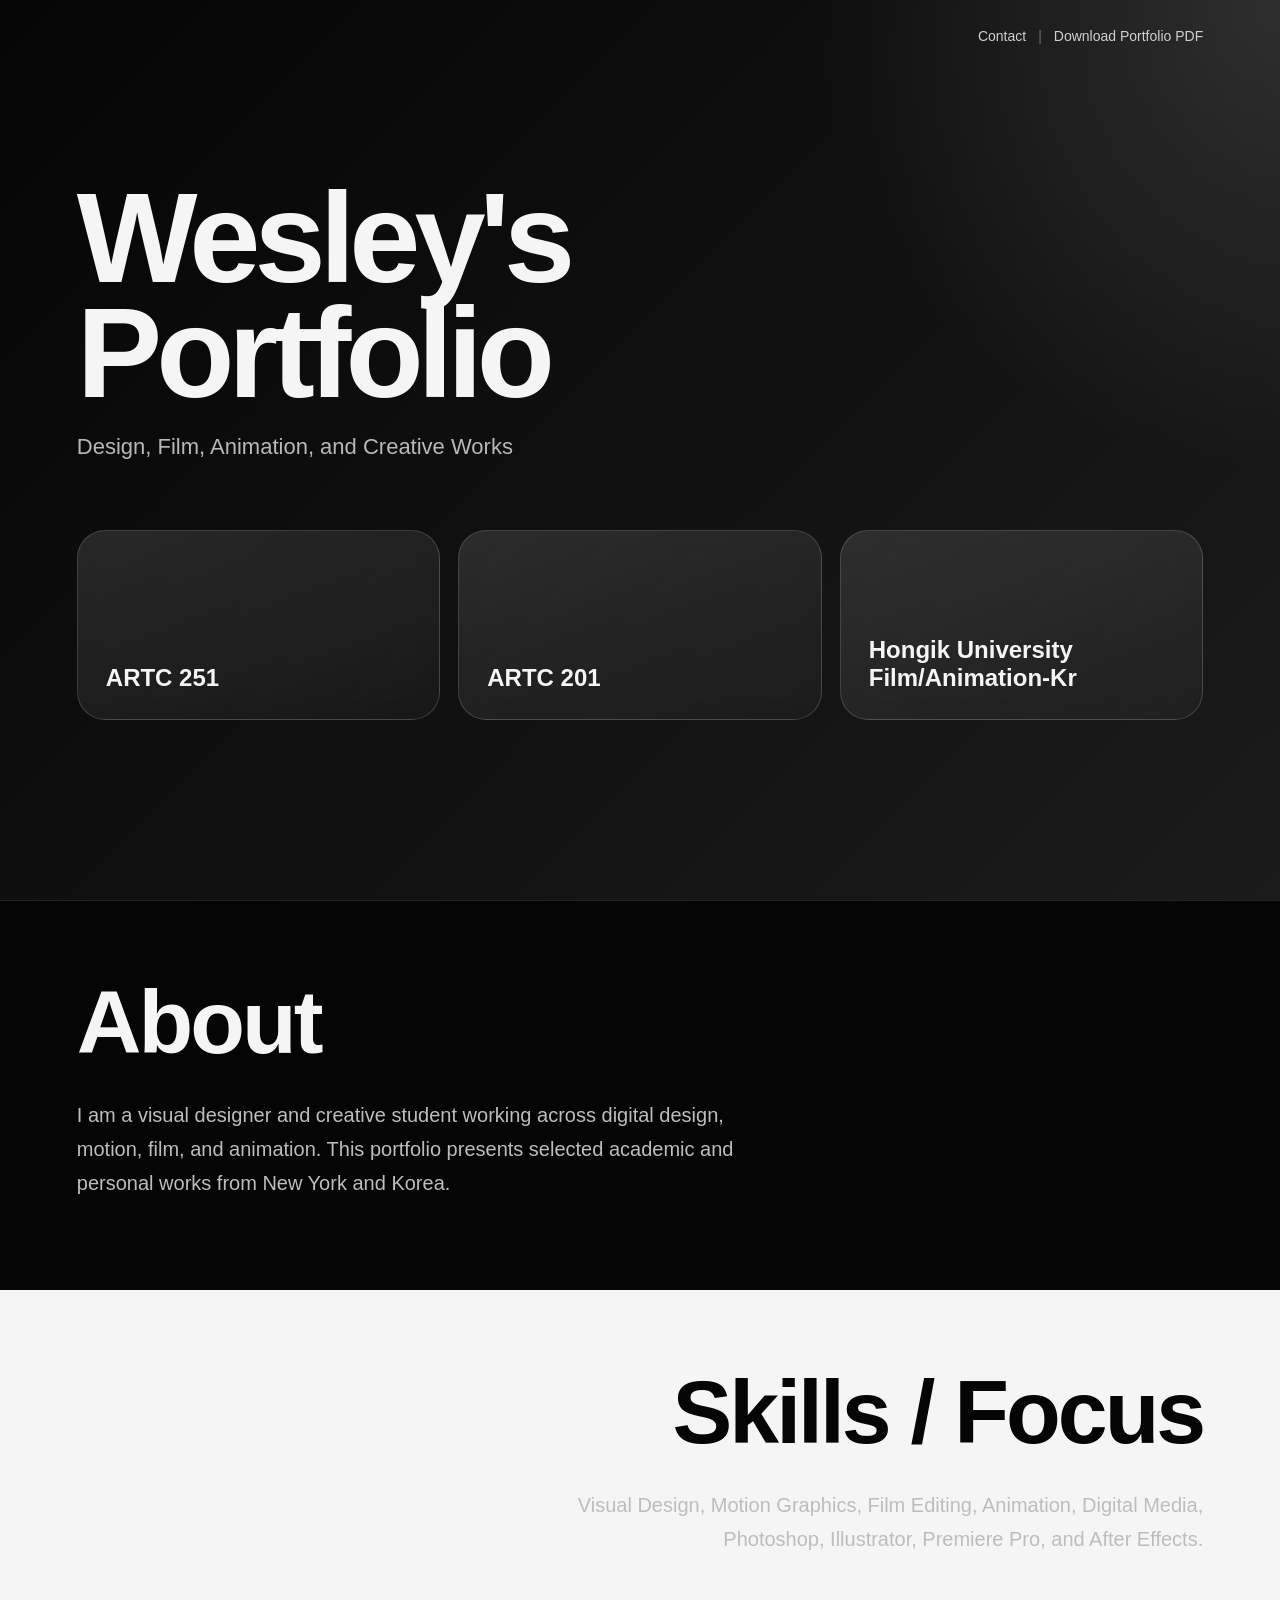
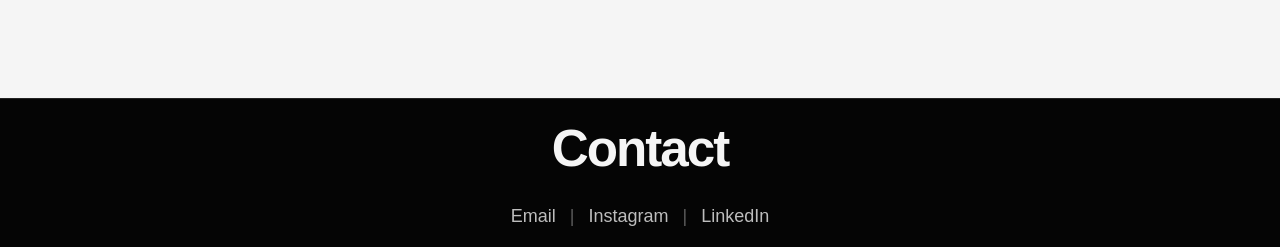
==== commit 76fbc81c: "Update index.html" ====
--- a/index.html
+++ b/index.html
@@ -51,7 +51,7 @@
           <span>|</span>
             <a href="https://www.instagram.com/wes0jo" target="_blank">Instagram</a>
           <span>|</span>
-            <a href="https://www.linkedin.com/in/yourlinkedin" target="_blank">LinkedIn</a>
+            <a href="https://www.linkedin.com/in/wesley-jo-2b8a863ab/" target="_blank">LinkedIn</a>
           </div>
     </section>
 
--- a/style.css
+++ b/style.css
@@ -556,6 +556,8 @@
   padding-bottom: 122px;
   padding-left: 6vw;
   text-align: right;
+  background: #f5f5f5;
+  color: #050505;
 }
 
 section#skills.portfolio-section h2 {
